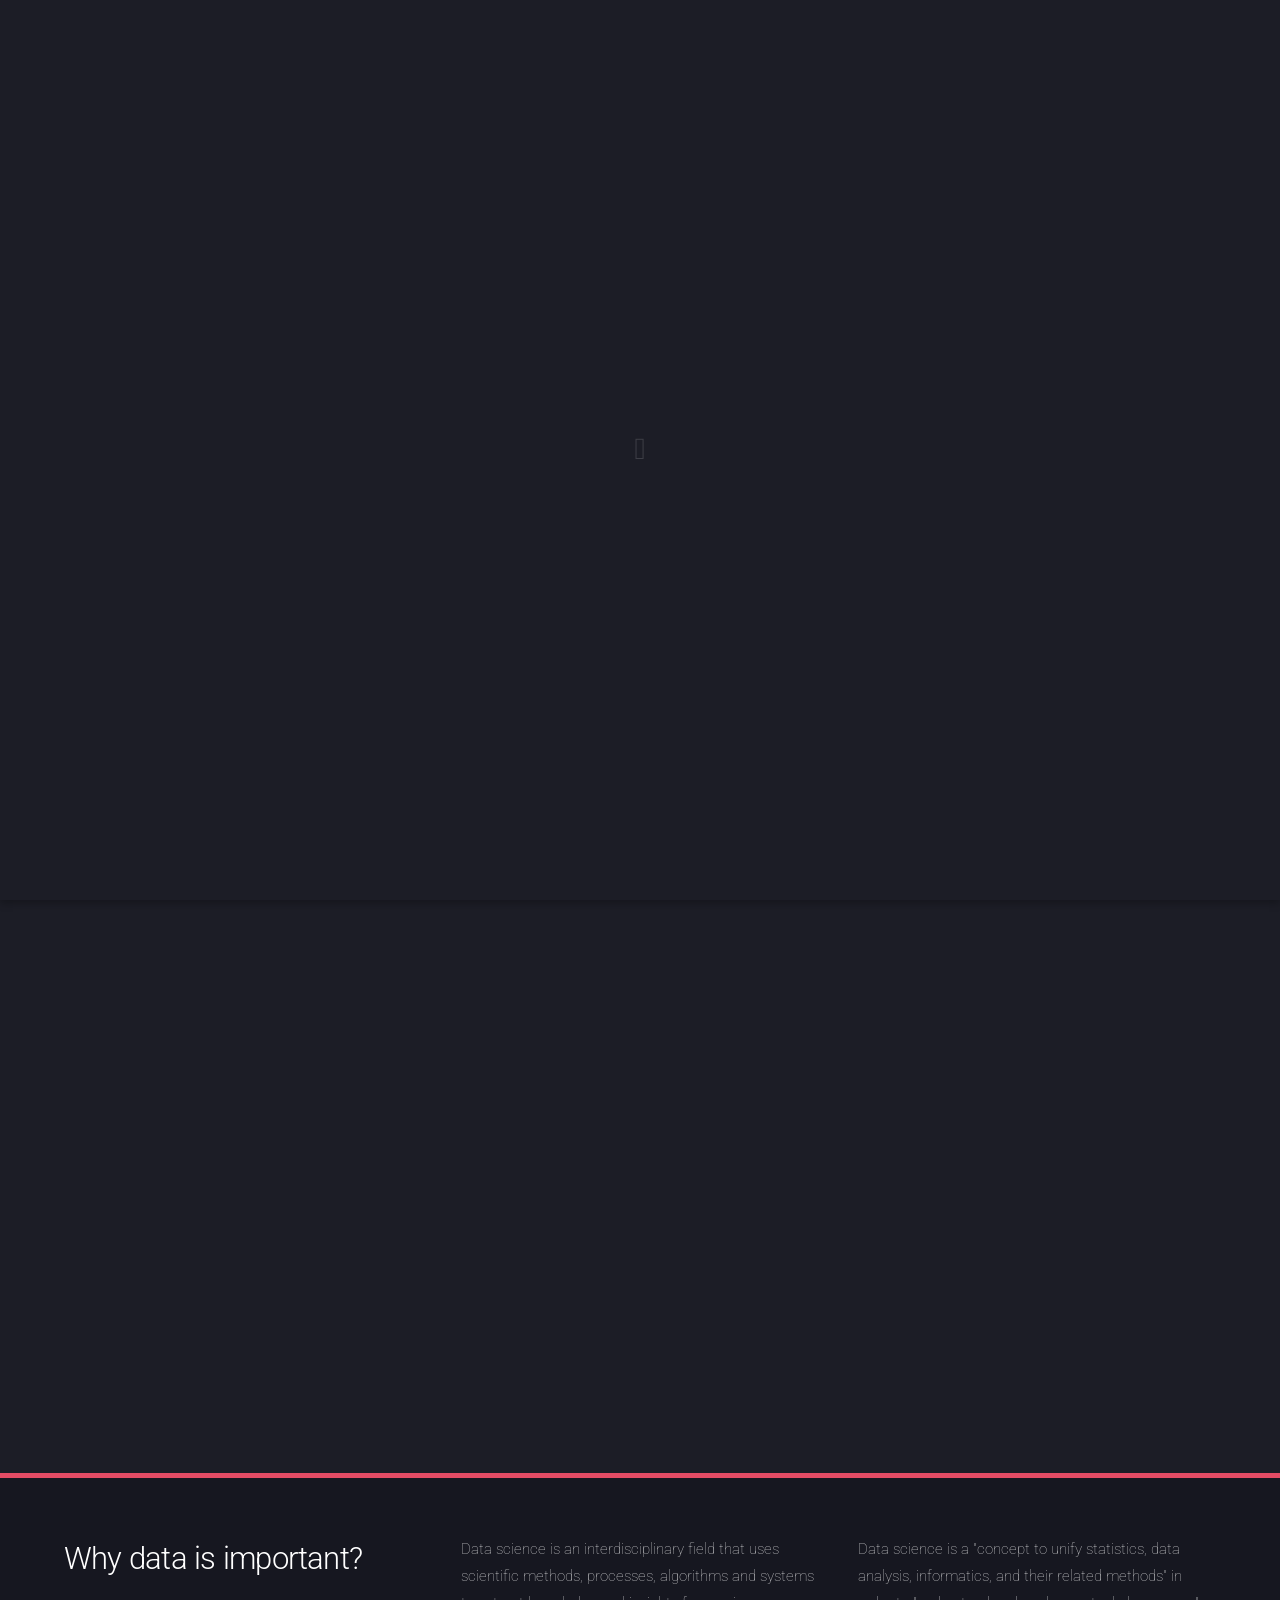
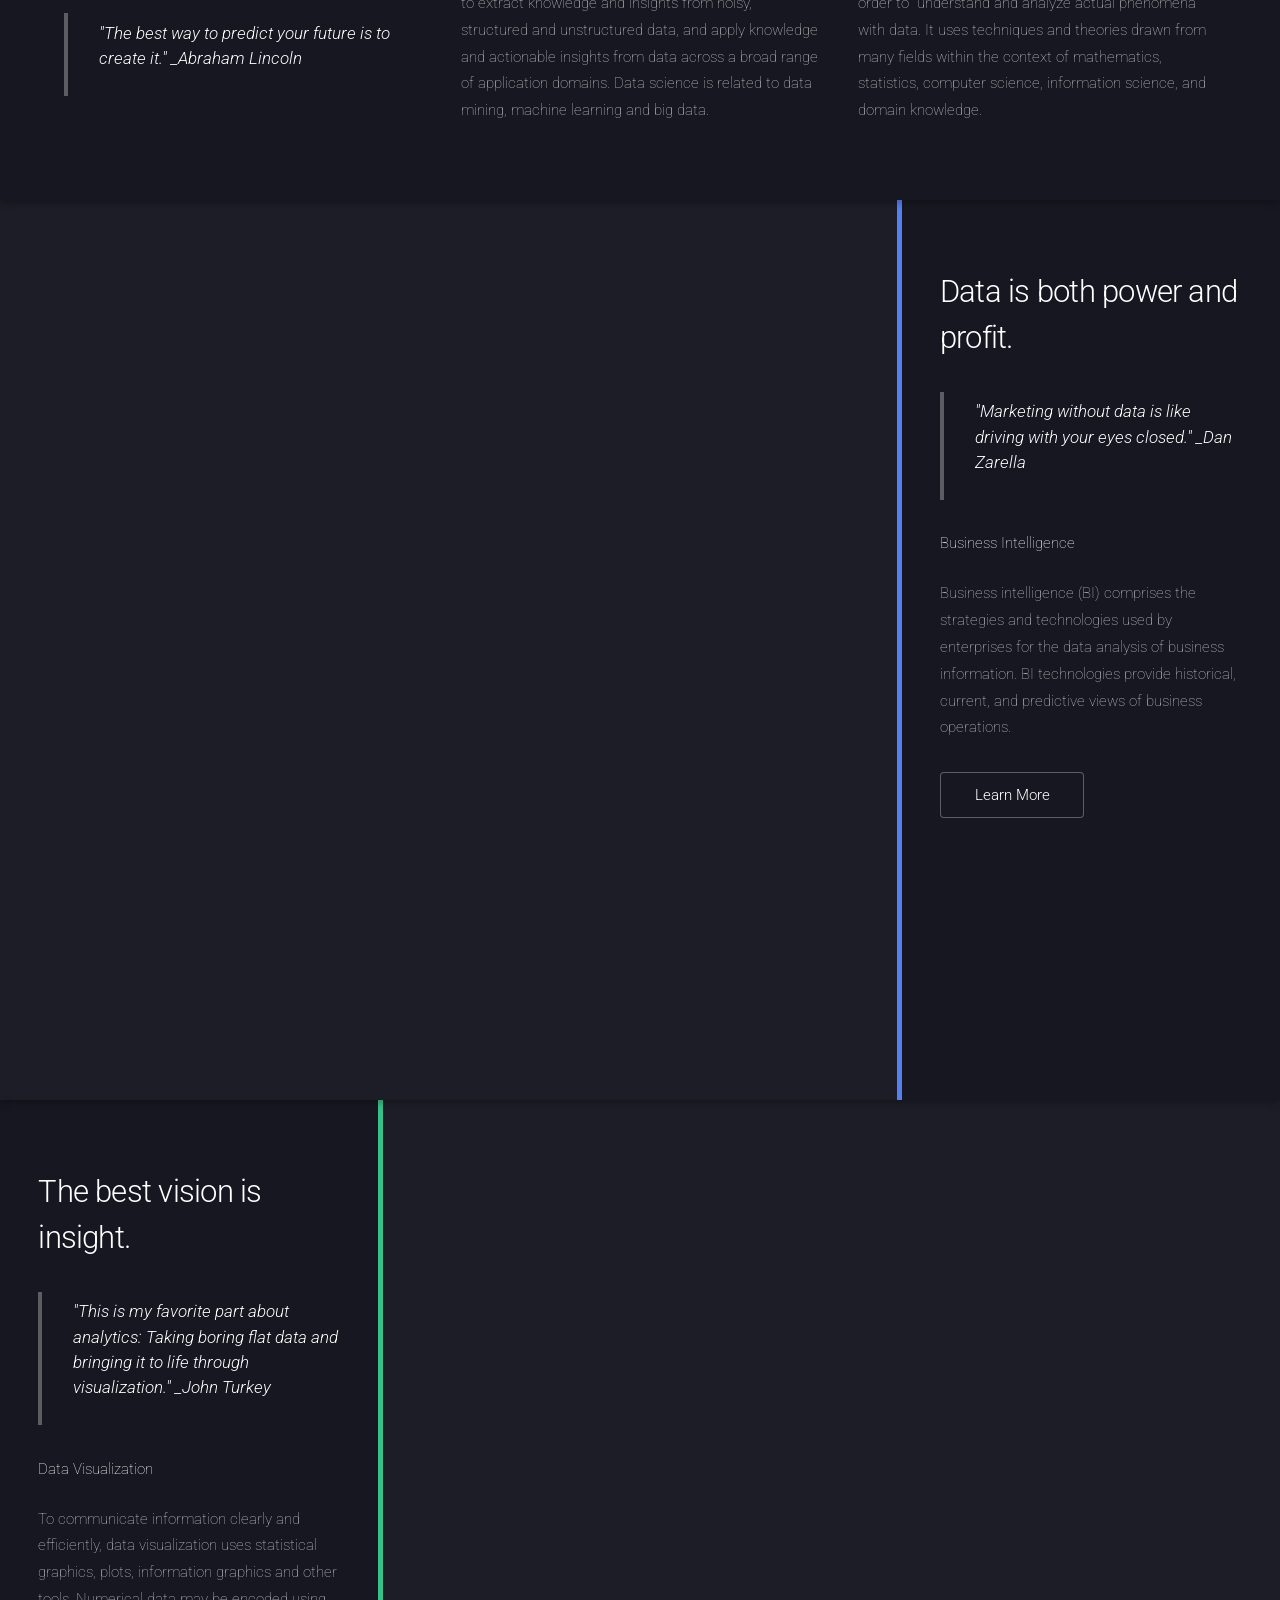
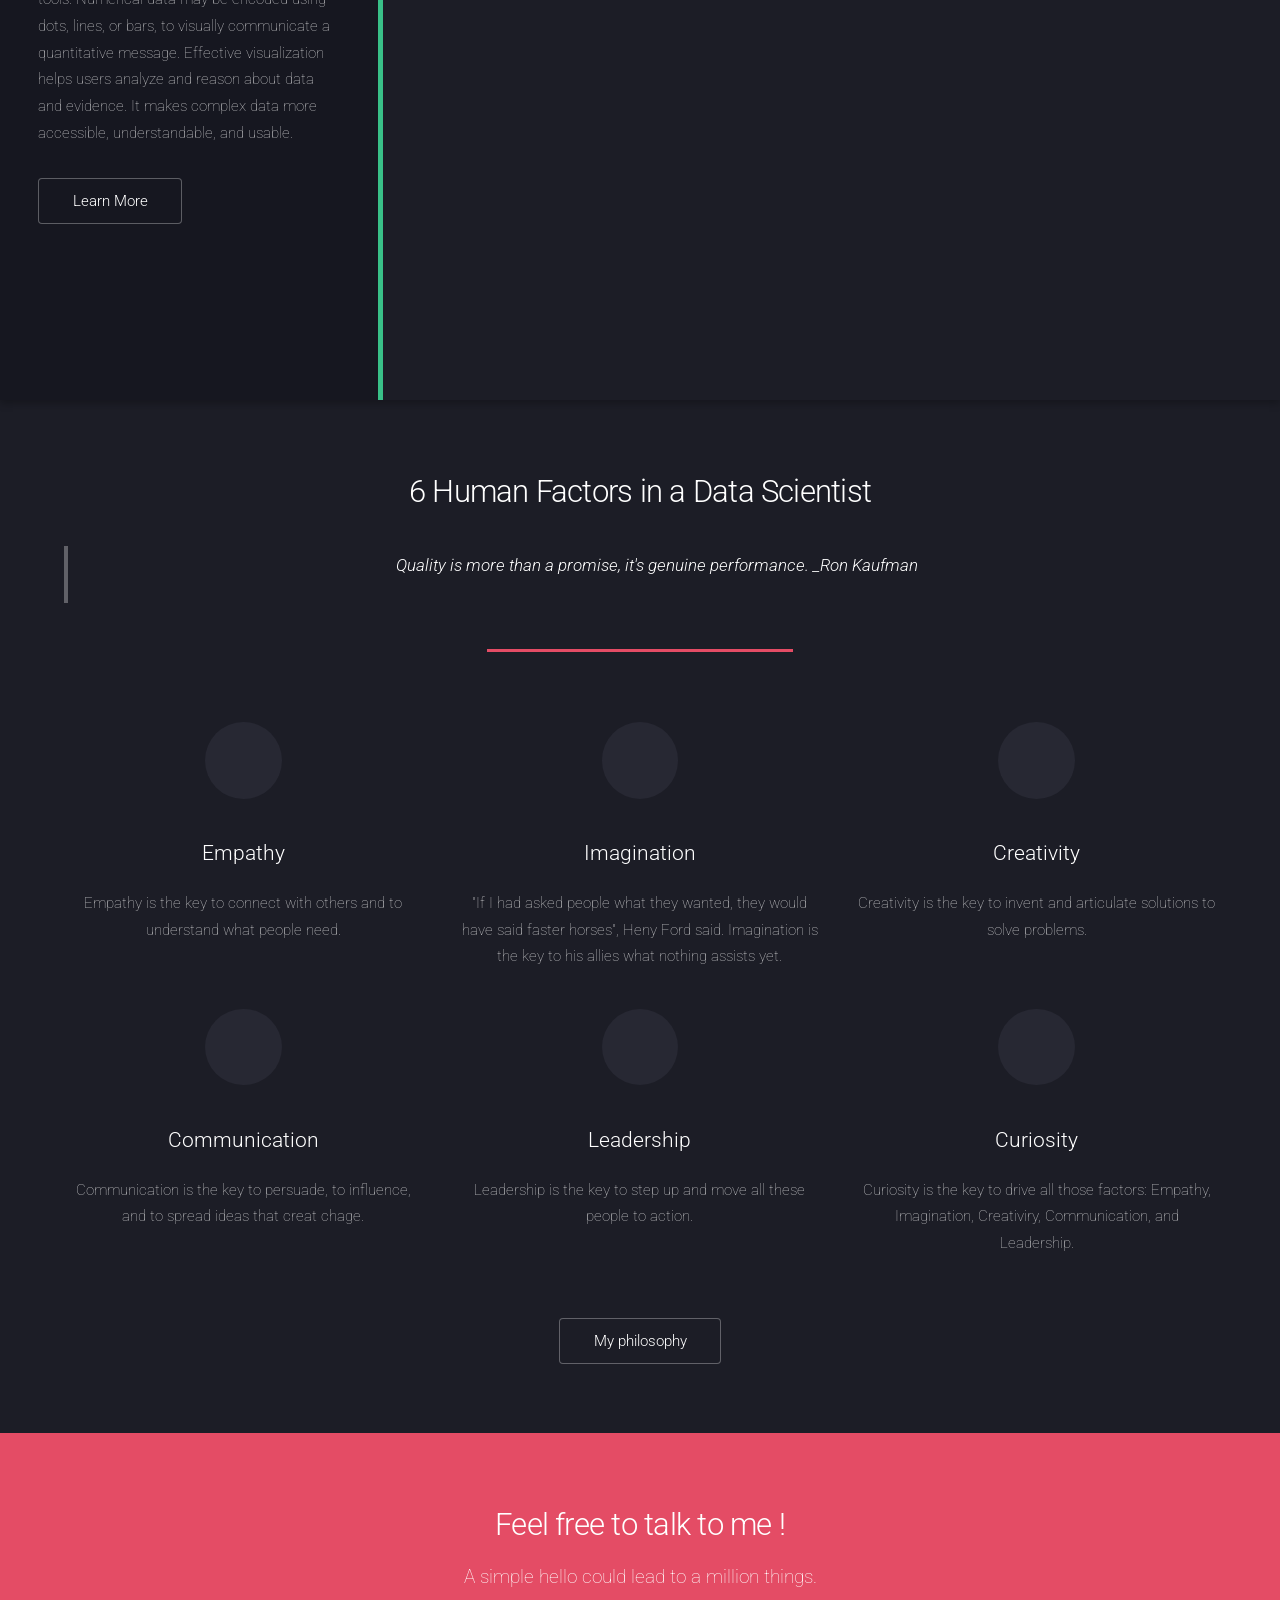
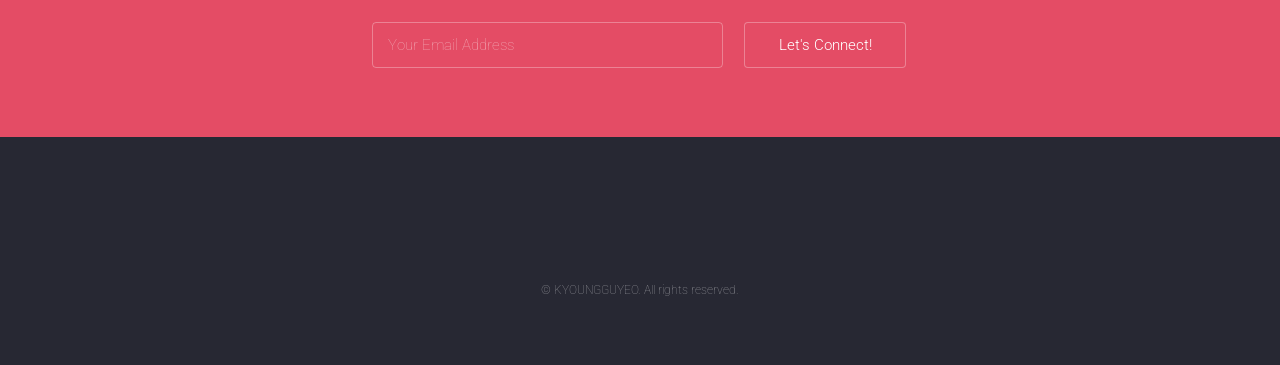
==== index.html @ 0a0d9e79 "page: resume updated(3)" ====
<!DOCTYPE HTML>
<!--
	Landed by HTML5 UP
	html5up.net | @ajlkn
	Free for personal and commercial use under the CCA 3.0 license (html5up.net/license)
-->
<html>
	<head>
		<title>Kyounggu Yeo | Data Analyst</title>
		<meta charset="utf-8" />
		<meta name="viewport" content="width=device-width, initial-scale=1, user-scalable=no" />
		<link rel="stylesheet" href="assets/css/main.css" />
		<noscript><link rel="stylesheet" href="assets/css/noscript.css" /></noscript>
	</head>
	<body class="is-preload landing">
		<div id="page-wrapper">

			<!-- Header -->
				<header id="header">
					<h1 id="logo"><a href="index.html">KYOUNGGU YEO</a></h1>
					<nav id="nav">
						<ul>
							<li><a href="index.html">Home</a></li>
							<li>
								<a href="#">About Me</a>
								<ul>
									<li><a href="my_philosophy.html">My Philosophy</a></li>
									<li><a href="entrepreneurship.html">Entrepreneurship</a></li>
									<li>
										<a href="#">Data Strategies</a>
										<ul>
											<li><a href="#">Business Intelligence</a></li>
											<li><a href="#">Meachin Learning</a></li>
											<li><a href="#">Data Visualization</a></li>
											<li><a href="#">SEO</a></li>
										</ul>
									</li>
								</ul>
							</li>
							<li><a href="resume.html">Resume</a></li>
							<li><a href="mailto: kyoungguyeo@gmail.com" class="button primary">Email Me</a></li>
						</ul>
					</nav>
				</header>

			<!-- Banner -->
				<section id="banner">
					<div class="content">
						<header>
							<h2>Kyounggu Yeo | Data Analyst </h2>
							<p>Data Cleaning and Preparation, Data Analysis and Exploration,<br />
							Statistical Knowledge, & Data Visualizations.</p>
						</header>
						<span class="image"><img src="images/profile01.jpeg" alt="" /></span>
					</div>
					<a href="#one" class="goto-next scrolly">Next</a>
				</section>

			<!-- One -->
				<section id="one" class="spotlight style1 bottom">
					<span class="image fit main"><img src="images/data_photo01.jpg" alt="" /></span>
					<div class="content">
						<div class="container">
							<div class="row">
								<div class="col-4 col-12-medium">
									<header>
										<h2>Why data is important?</h2>
										<blockquote><h4>"The best way to predict your future is to create it." _Abraham Lincoln</h4></blockquote>
									</header>
								</div>
								<div class="col-4 col-12-medium">
									<p>Data science is an interdisciplinary field that uses scientific methods,
									processes, algorithms and systems to extract knowledge and insights from noisy,
									structured and unstructured data, and apply knowledge and actionable insights
									from data across a broad range of application domains. Data science is related to
									data mining, machine learning and big data.</p>
								</div>
								<div class="col-4 col-12-medium">
									<p>Data science is a "concept to unify statistics, data analysis, informatics,
									and their related methods" in order to "understand and analyze actual phenomena"
									with data. It uses techniques and theories drawn from many fields within
									the context of mathematics, statistics, computer science, information science,
									and domain knowledge.</p>
								</div>
							</div>
						</div>
					</div>
					<a href="#two" class="goto-next scrolly">Next</a>
				</section>

			<!-- Two -->
				<section id="two" class="spotlight style2 right">
					<span class="image fit main"><img src="images/data_photo02.jpeg" alt="" /></span>
					<div class="content">
						<header>
							<h2>Data is both power and profit.</h2>
							<blockquote><h4>"Marketing without data is like driving with your eyes closed." _Dan Zarella</h4></blockquote>
							<p>Business Intelligence</p>
						</header>
						<p>Business intelligence (BI) comprises the strategies and technologies used by enterprises
						for the data analysis of business information. BI technologies provide historical, current,
						and predictive views of business operations.</p>
						<ul class="actions">
							<li><a href="#" class="button">Learn More</a></li>
						</ul>
					</div>
					<a href="#three" class="goto-next scrolly">Next</a>
				</section>

			<!-- Three -->
				<section id="three" class="spotlight style3 left">
					<span class="image fit main bottom"><img src="images/data_photo03.gif" alt="" /></span>
					<div class="content">
						<header>
							<h2>The best vision is insight.</h2>
							<blockquote><h4>"This is my favorite part about analytics: Taking boring flat data and bringing it to life through visualization." _John Turkey</h4></blockquote>
							<p>Data Visualization</p>
						</header>
						<p>To communicate information clearly and efficiently, data visualization uses statistical graphics,
						plots, information graphics and other tools. Numerical data may be encoded using dots, lines, or bars,
						to visually communicate a quantitative message. Effective visualization helps users analyze and reason
						about data and evidence. It makes complex data more accessible, understandable, and usable.</p>
						<ul class="actions">
							<li><a href="#" class="button">Learn More</a></li>
						</ul>
					</div>
					<a href="#four" class="goto-next scrolly">Next</a>
				</section>

			<!-- Four -->
				<section id="four" class="wrapper style1 special fade-up">
					<div class="container">
						<header class="major">
							<h2>6 Human Factors in a Data Scientist</h2>
							<blockquote><h4>Quality is more than a promise, it's genuine performance. _Ron Kaufman</h4></blockquote>
						</header>
						<div class="box alt">
							<div class="row gtr-uniform">
								<section class="col-4 col-6-medium col-12-xsmall">
									<span class="icon solid alt major fa-grin-hearts"></span>
									<h3>Empathy</h3>
									<p>Empathy is the key to connect with others and to understand what people need.</p>
								</section>
								<section class="col-4 col-6-medium col-12-xsmall">
									<span class="icon solid alt major fa-hat-wizard"></span>
									<h3>Imagination</h3>
									<p>"If I had asked people what they wanted, they would have said faster horses", Heny Ford said.
										Imagination is the key to his allies what nothing assists yet.
									</p>
								</section>
								<section class="col-4 col-6-medium col-12-xsmall">
									<span class="icon solid alt major fa-lightbulb"></span>
									<h3>Creativity</h3>
									<p>Creativity is the key to invent and articulate solutions to solve problems.</p>
								</section>
								<section class="col-4 col-6-medium col-12-xsmall">
									<span class="icon solid alt major fa-people-carry"></span>
									<h3>Communication</h3>
									<p>Communication is the key to persuade, to influence, and to spread ideas that creat chage.</p>
								</section>
								<section class="col-4 col-6-medium col-12-xsmall">
									<span class="icon solid alt major fa-users"></span>
									<h3>Leadership</h3>
									<p>Leadership is the key to step up and move all these people to action.</p>
								</section>
								<section class="col-4 col-6-medium col-12-xsmall">
									<span class="icon solid alt major fa-question"></span>
									<h3>Curiosity</h3>
									<p>Curiosity is the key to drive all those factors: Empathy, Imagination, Creativiry, Communication, and Leadership.</p>
								</section>
							</div>
						</div>
						<footer class="major">
							<ul class="actions special">
								<li><a href="my_philosophy.html" class="button">My philosophy</a></li>
							</ul>
						</footer>
					</div>
				</section>

			<!-- Five -->
				<section id="five" class="wrapper style2 special fade">
					<div class="container">
						<header>
							<h2>Feel free to talk to me !</h2>
							<p>A simple hello could lead to a million things.</p>
						</header>
						<form method="post" action="#" class="cta">
							<div class="row gtr-uniform gtr-50">
								<div class="col-8 col-12-xsmall"><input type="email" name="email" id="email" placeholder="Your Email Address" /></div>
								<div class="col-4 col-12-xsmall"><a href="mailto: kyoungguyeo@gmail.com" class="button">Let's Connect!</a></div>
							</div>
						</form>
					</div>
				</section>

			<!-- Footer -->
				<footer id="footer">
					<ul class="icons">
						<li><a href="http://twitter.com/kyoungguyeo" target="_blank" class="icon brands alt fa-twitter"><span class="label">Twitter</span></a></li>
						<li><a href="http://www.facebook.com/kyoungguyeo/" target="_blank" class="icon brands alt fa-facebook-f"><span class="label">Facebook</span></a></li>
						<li><a href="http://www.linkedin.com/in/kyoungguyeo" target="_blank" class="icon brands alt fa-linkedin-in"><span class="label">LinkedIn</span></a></li>
						<li><a href="http://kaggle.com/kyoungguyeo" target="_blank" class="icon brands alt fa-kaggle"><span class="label">Kaggle</span></a></li>
						<li><a href="http://github.com/kyoungguyeo" target="_blank" class="icon brands alt fa-github"><span class="label">GitHub</span></a></li>
						<li><a href="http://medium.com/@kyoungguyeo" target="_blank" class="icon brands alt fa-medium"><span class="label">Medium</span></a></li>
						<li><a href="mailto: kyoungguyeo@gmail.com" class="icon solid alt fa-envelope"><span class="label">Email</span></a></li>
					</ul>
					<ul class="copyright">
						<li>&copy; KYOUNGGUYEO. All rights reserved.</li>
					</ul>
				</footer>

		</div>

		<!-- Scripts -->
			<script src="assets/js/jquery.min.js"></script>
			<script src="assets/js/jquery.scrolly.min.js"></script>
			<script src="assets/js/jquery.dropotron.min.js"></script>
			<script src="assets/js/jquery.scrollex.min.js"></script>
			<script src="assets/js/browser.min.js"></script>
			<script src="assets/js/breakpoints.min.js"></script>
			<script src="assets/js/util.js"></script>
			<script src="assets/js/main.js"></script>

	</body>
</html>
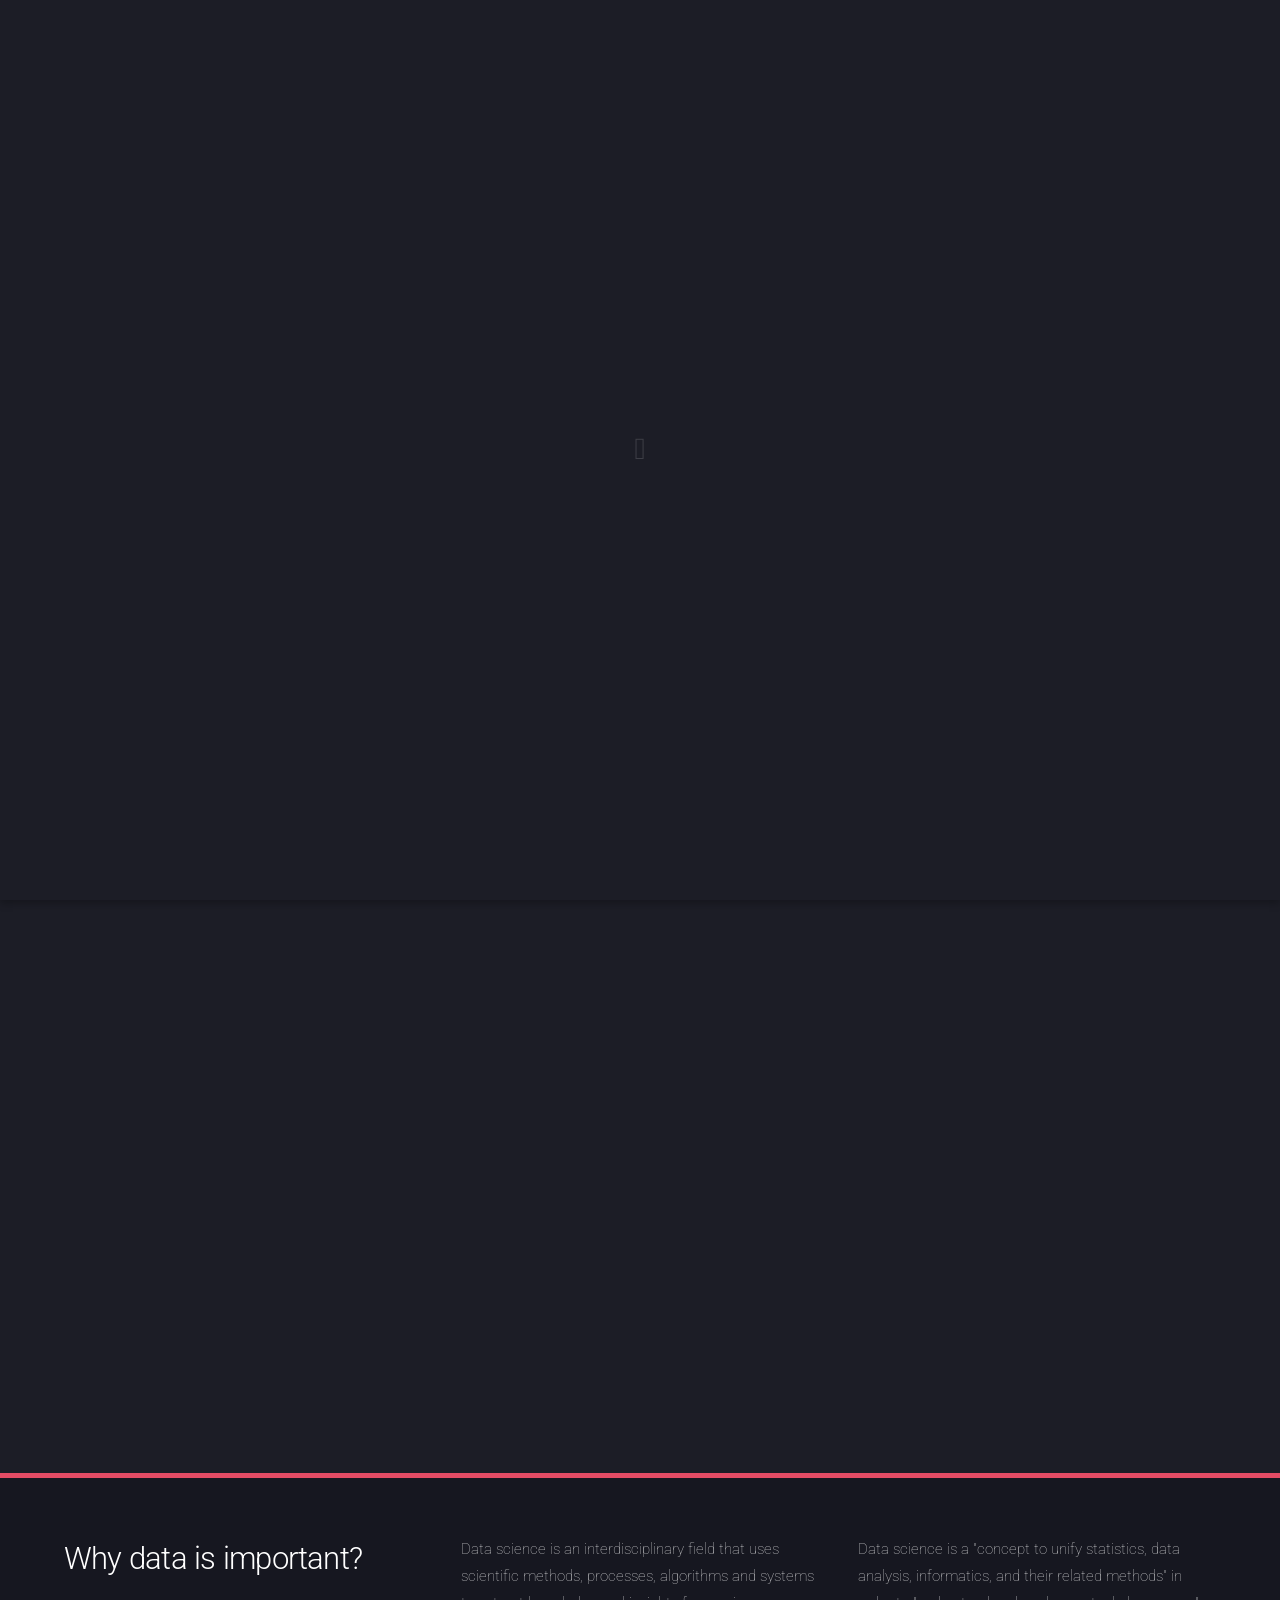
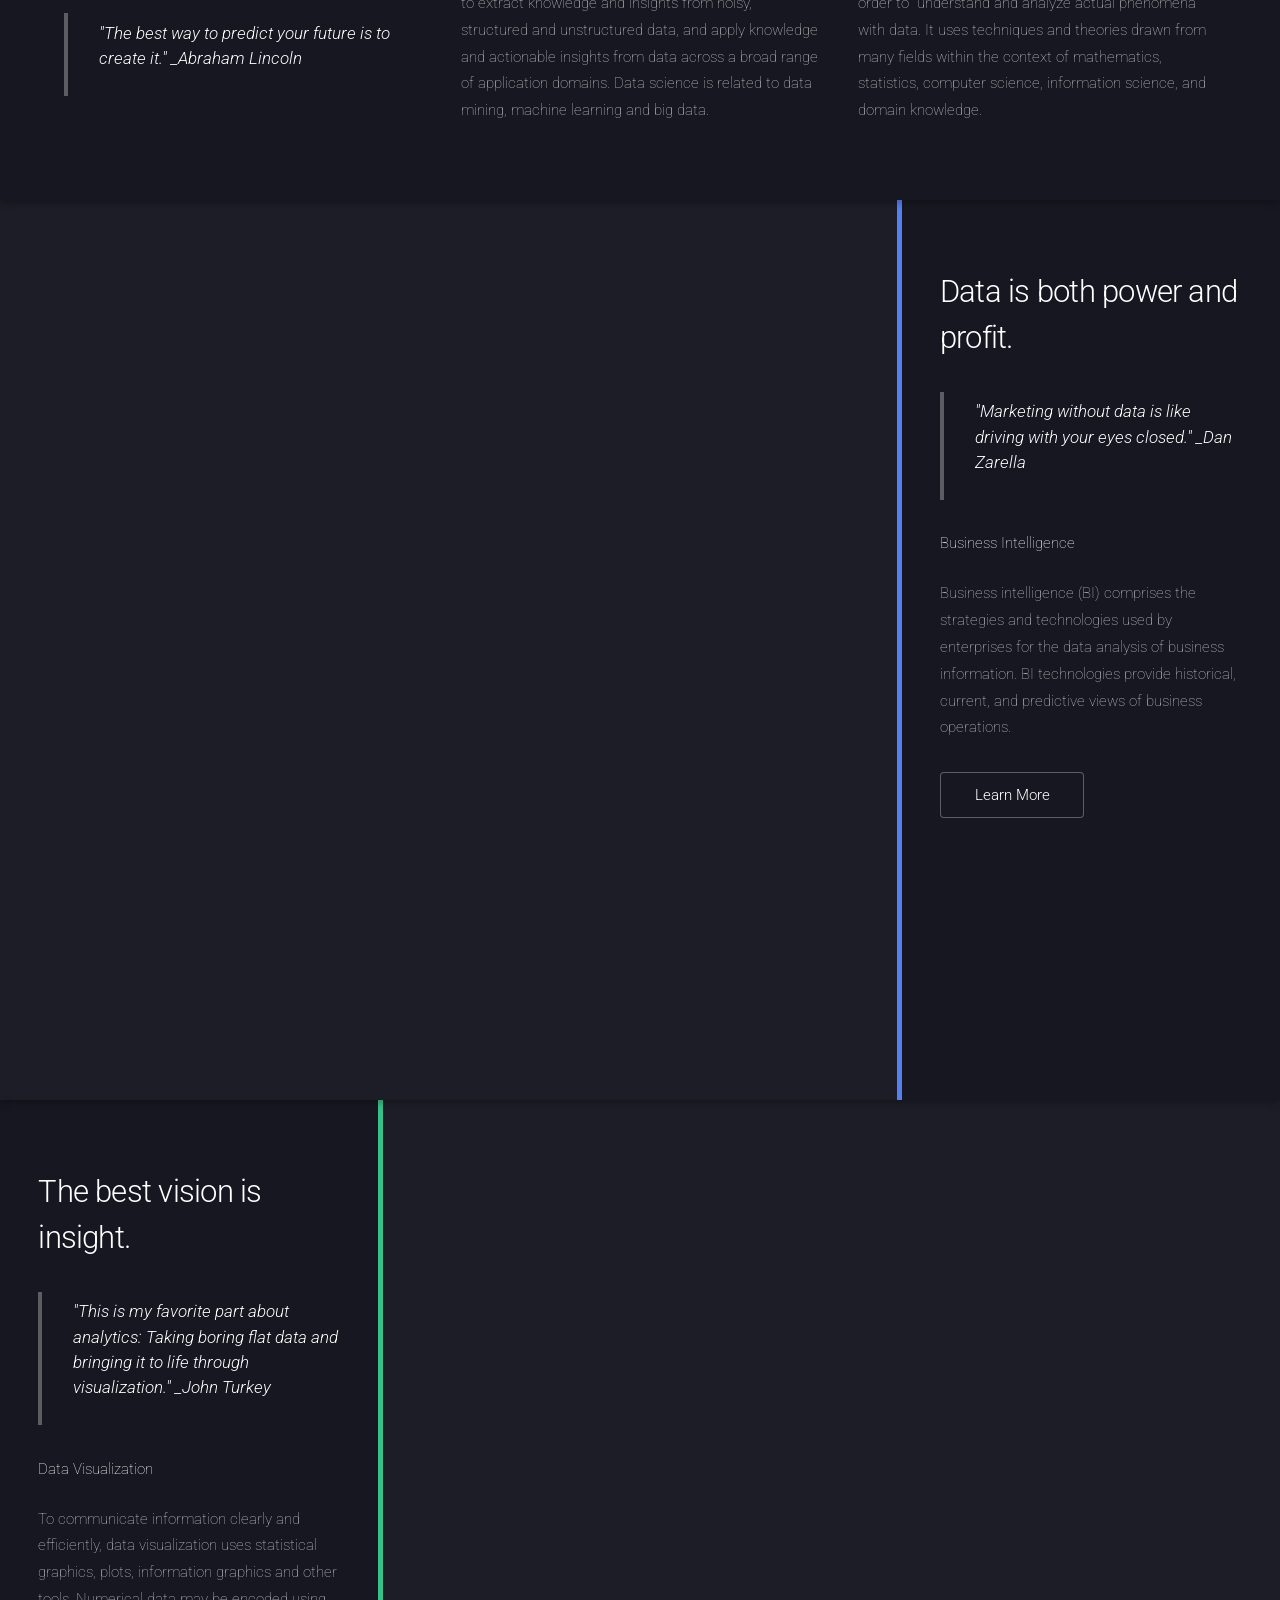
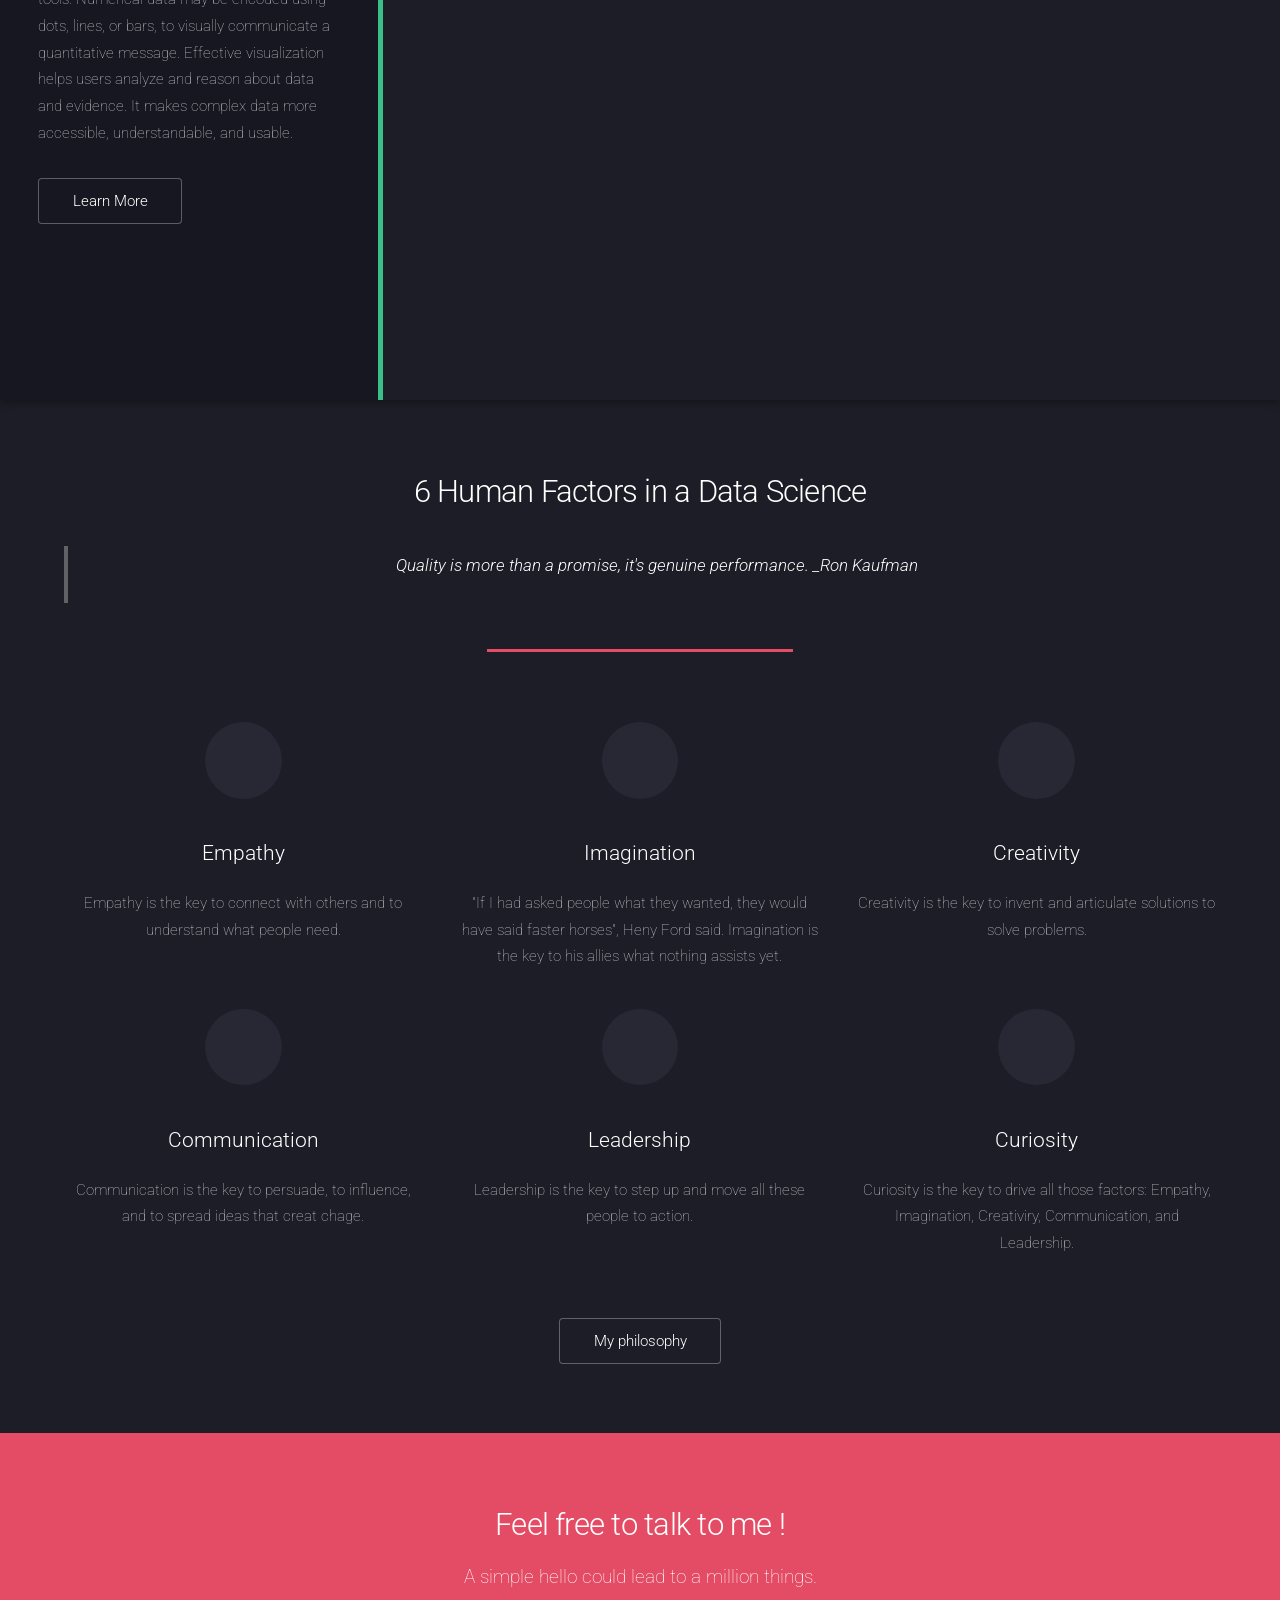
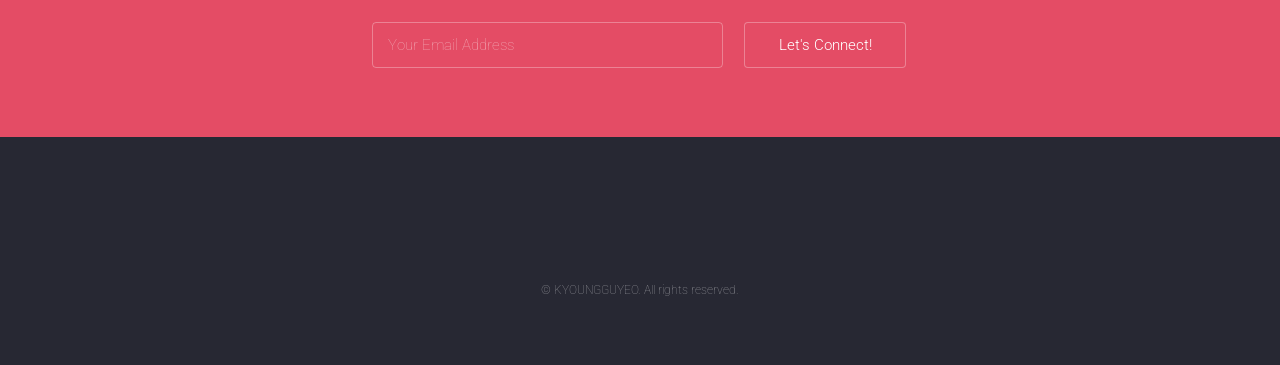
==== commit c477487d: "Update 06/12/2022" ====
--- a/index.html
+++ b/index.html
@@ -25,7 +25,7 @@
 								<a href="#">About Me</a>
 								<ul>
 									<li><a href="my_philosophy.html">My Philosophy</a></li>
-									<li><a href="entrepreneurship.html">Entrepreneurship</a></li>
+									<li><a href="business_analysis.html">Business Analysis</a></li>
 									<li>
 										<a href="#">Data Strategies</a>
 										<ul>
@@ -47,11 +47,15 @@
 				<section id="banner">
 					<div class="content">
 						<header>
-							<h2>Kyounggu Yeo | Data Analyst </h2>
-							<p>Data Cleaning and Preparation, Data Analysis and Exploration,<br />
-							Statistical Knowledge, & Data Visualizations.</p>
-						</header>
-						<span class="image"><img src="images/profile01.jpeg" alt="" /></span>
+							<h2>Kyounggu Yeo</h2><br><h3>Data Analyst</h3>
+							<p>Data Analysis Professional in Data Science.</p><br>
+								<ul>
+									<li>Programming language - Python</li>
+									<li>Artificial Intelligence - Supervised Machine learning</li>
+									<li>Data and Information Visualization - Altair</li>
+								</ul>
+						</header>
+						<span class="image"><img src="images/profile04.png" alt="" /></span>
 					</div>
 					<a href="#one" class="goto-next scrolly">Next</a>
 				</section>
@@ -131,7 +135,7 @@
 				<section id="four" class="wrapper style1 special fade-up">
 					<div class="container">
 						<header class="major">
-							<h2>6 Human Factors in a Data Scientist</h2>
+							<h2>6 Human Factors in a Data Science</h2>
 							<blockquote><h4>Quality is more than a promise, it's genuine performance. _Ron Kaufman</h4></blockquote>
 						</header>
 						<div class="box alt">
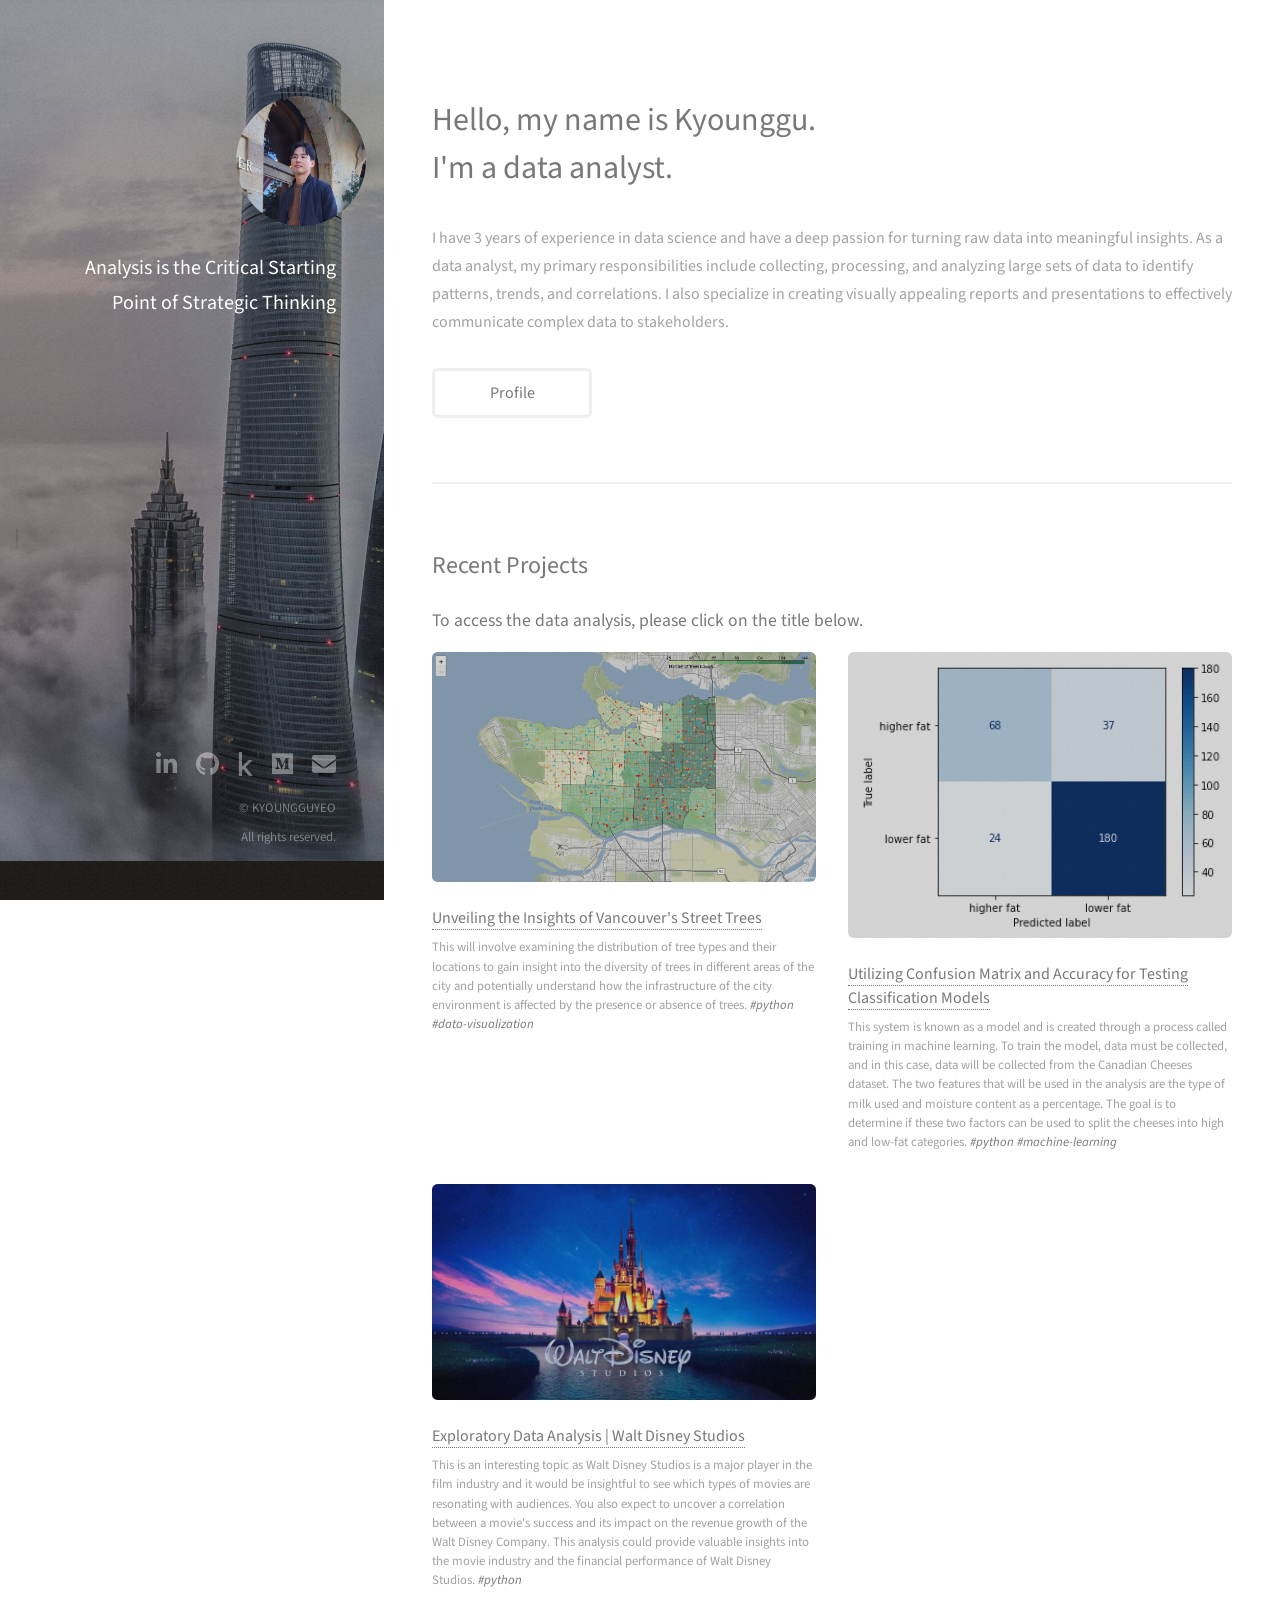
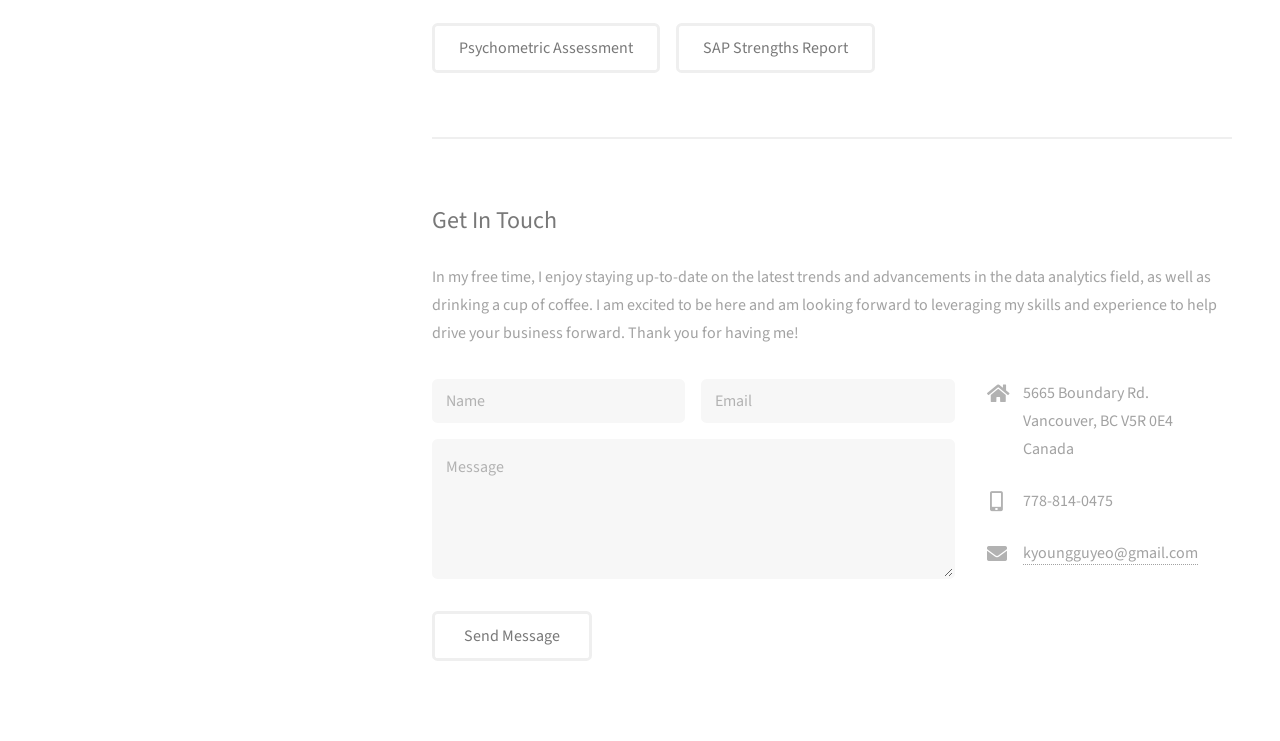
==== commit b08bde54: "Update" ====
--- a/index.html
+++ b/index.html
@@ -1,6 +1,6 @@
 <!DOCTYPE HTML>
 <!--
-	Landed by HTML5 UP
+	Strata by HTML5 UP
 	html5up.net | @ajlkn
 	Free for personal and commercial use under the CCA 3.0 license (html5up.net/license)
 -->
@@ -10,217 +10,436 @@
 		<meta charset="utf-8" />
 		<meta name="viewport" content="width=device-width, initial-scale=1, user-scalable=no" />
 		<link rel="stylesheet" href="assets/css/main.css" />
-		<noscript><link rel="stylesheet" href="assets/css/noscript.css" /></noscript>
 	</head>
-	<body class="is-preload landing">
-		<div id="page-wrapper">
-
-			<!-- Header -->
-				<header id="header">
-					<h1 id="logo"><a href="index.html">KYOUNGGU YEO</a></h1>
-					<nav id="nav">
-						<ul>
-							<li><a href="index.html">Home</a></li>
-							<li>
-								<a href="#">About Me</a>
-								<ul>
-									<li><a href="my_philosophy.html">My Philosophy</a></li>
-									<li><a href="business_analysis.html">Business Analysis</a></li>
+	<body class="is-preload">
+
+		<!-- Header -->
+			<header id="header">
+				<div class="inner">
+					<a href="#" class="image avatar"><img src="images/profile2.jpg" alt="" /></a>
+					<h1><strong>Analysis is the Critical Starting Point of Strategic Thinking</strong><br />
+				</div>
+			</header>
+
+		<!-- Main -->
+			<div id="main">
+
+				<!-- One -->
+					<section id="one">
+						<header class="major">
+							<h2>Hello, my name is Kyounggu.<br />
+								I'm a data analyst.</h2>
+						</header>
+						<p>I have 3 years of experience in data science and have a deep passion for turning raw data into meaningful insights. As a data analyst, my primary responsibilities include collecting, processing, and analyzing large sets of data to identify patterns, trends, and correlations. I also specialize in creating visually appealing reports and presentations to effectively communicate complex data to stakeholders.</p>
+						<ul class="actions">
+							<li><a href="data/Profile-Kyounggu Yeo.pdf" target="_blank" class="button">Profile</a></li>
+						</ul>
+					</section>
+
+				<!-- Two -->
+					<section id="two">
+						<h2>Recent Projects</h2>
+							<h4>To access the data analysis, please click on the title below.</h4>
+						<div class="row">
+							<article class="col-6 col-12-xsmall work-item">
+								<a href="images/city-of-vancouver-trees/vancouver-thumb.png" class="image fit thumb"><img src="images/city-of-vancouver-trees/vancouver-thumb.png" alt="" /></a>
+								<h3><a href="data/Unveiling the Insights of Vancouver's Street Trees.html" target="_blank">Unveiling the Insights of Vancouver's Street Trees</a></h3>
+								<p>This will involve examining the distribution of tree types and their locations to gain insight into the diversity of trees in different areas of the city and potentially understand how the infrastructure of the city environment is affected by the presence or absence of trees. <i><b>#python #data-visualization</b></i></p>
+							</article>
+							<article class="col-6 col-12-xsmall work-item">
+								<a href="images/canadian-cheeses/cheeses-thumb.png" class="image fit thumb"><img src="images/canadian-cheeses/cheeses-thumb.png" alt="" /></a>
+								<h3><a href="data/Utilizing Confusion Matrix and Accuracy for Testing Classification Models.html" target="_blank">Utilizing Confusion Matrix and Accuracy for Testing Classification Models</a></h3>
+								<p>This system is known as a model and is created through a process called training in machine learning. To train the model, data must be collected, and in this case, data will be collected from the Canadian Cheeses dataset. The two features that will be used in the analysis are the type of milk used and moisture content as a percentage. The goal is to determine if these two factors can be used to split the cheeses into high and low-fat categories. <i><b>#python #machine-learning</b></i></p>
+							</article>
+							<article class="col-6 col-12-xsmall work-item">
+								<a href="images/walt-disney-studios-castle-logo.jpeg" class="image fit thumb"><img src="images/walt-disney-studios-castle-logo.jpeg" alt="" /></a>
+								<h3><a href="#" target="_blank">Exploratory Data Analysis | Walt Disney Studios</a></h3>
+								<p>This is an interesting topic as Walt Disney Studios is a major player in the film industry and it would be insightful to see which types of movies are resonating with audiences. You also expect to uncover a correlation between a movie's success and its impact on the revenue growth of the Walt Disney Company. This analysis could provide valuable insights into the movie industry and the financial performance of Walt Disney Studios. <i><b>#python</b></i></p>
+							</article>
+						</div>
+						<ul class="actions">
+							<li><a href="data/Psychometric-Kyouggu Yeo.pdf" target="_blank" class="button">Psychometric Assessment</a></li>
+							<li><a href="data/SAP Candidate Strengths Report-Kyounggu Yeo.pdf" target="_blank" class="button">SAP Strengths Report</a></li>
+						</ul>
+					</section>
+
+				<!-- Three -->
+					<section id="three">
+						<h2>Get In Touch</h2>
+						<p>In my free time, I enjoy staying up-to-date on the latest trends and advancements in the data analytics field, as well as drinking a cup of coffee. I am excited to be here and am looking forward to leveraging my skills and experience to help drive your business forward. Thank you for having me!</p>
+						<div class="row">
+							<div class="col-8 col-12-small">
+								<form method="post" action="#">
+									<div class="row gtr-uniform gtr-50">
+										<div class="col-6 col-12-xsmall"><input type="text" name="name" id="name" placeholder="Name" /></div>
+										<div class="col-6 col-12-xsmall"><input type="email" name="email" id="email" placeholder="Email" /></div>
+										<div class="col-12"><textarea name="message" id="message" placeholder="Message" rows="4"></textarea></div>
+									</div>
+								</form>
+								<ul class="actions">
+									<li><input type="submit" value="Send Message" /></li>
+								</ul>
+							</div>
+							<div class="col-4 col-12-small">
+								<ul class="labeled-icons">
 									<li>
-										<a href="#">Data Strategies</a>
-										<ul>
-											<li><a href="#">Business Intelligence</a></li>
-											<li><a href="#">Meachin Learning</a></li>
-											<li><a href="#">Data Visualization</a></li>
-											<li><a href="#">SEO</a></li>
-										</ul>
+										<h3 class="icon solid fa-home"><span class="label">Address</span></h3>
+										5665 Boundary Rd.<br />
+										Vancouver, BC V5R 0E4<br />
+										Canada
+									</li>
+									<li>
+										<h3 class="icon solid fa-mobile-alt"><span class="label">Phone</span></h3>
+										778-814-0475
+									</li>
+									<li>
+										<h3 class="icon solid fa-envelope"><span class="label">Email</span></h3>
+										<a href="mailto: kyoungguyeo@gmail.com">kyoungguyeo@gmail.com</a>
 									</li>
 								</ul>
-							</li>
-							<li><a href="resume.html">Resume</a></li>
-							<li><a href="mailto: kyoungguyeo@gmail.com" class="button primary">Email Me</a></li>
-						</ul>
-					</nav>
-				</header>
-
-			<!-- Banner -->
-				<section id="banner">
-					<div class="content">
-						<header>
-							<h2>Kyounggu Yeo</h2><br><h3>Data Analyst</h3>
-							<p>Data Analysis Professional in Data Science.</p><br>
-								<ul>
-									<li>Programming language - Python</li>
-									<li>Artificial Intelligence - Supervised Machine learning</li>
-									<li>Data and Information Visualization - Altair</li>
-								</ul>
-						</header>
-						<span class="image"><img src="images/profile04.png" alt="" /></span>
-					</div>
-					<a href="#one" class="goto-next scrolly">Next</a>
-				</section>
-
-			<!-- One -->
-				<section id="one" class="spotlight style1 bottom">
-					<span class="image fit main"><img src="images/data_photo01.jpg" alt="" /></span>
-					<div class="content">
-						<div class="container">
+							</div>
+						</div>
+					</section>
+
+				<!-- Four -->
+				<!--
+					<section id="four">
+						<h2>Elements</h2>
+
+						<section>
+							<h4>Text</h4>
+							<p>This is <b>bold</b> and this is <strong>strong</strong>. This is <i>italic</i> and this is <em>emphasized</em>.
+							This is <sup>superscript</sup> text and this is <sub>subscript</sub> text.
+							This is <u>underlined</u> and this is code: <code>for (;;) { ... }</code>. Finally, <a href="#">this is a link</a>.</p>
+							<hr />
+							<header>
+								<h4>Heading with a Subtitle</h4>
+								<p>Lorem ipsum dolor sit amet nullam id egestas urna aliquam</p>
+							</header>
+							<p>Nunc lacinia ante nunc ac lobortis. Interdum adipiscing gravida odio porttitor sem non mi integer non faucibus ornare mi ut ante amet placerat aliquet. Volutpat eu sed ante lacinia sapien lorem accumsan varius montes viverra nibh in adipiscing blandit tempus accumsan.</p>
+							<header>
+								<h5>Heading with a Subtitle</h5>
+								<p>Lorem ipsum dolor sit amet nullam id egestas urna aliquam</p>
+							</header>
+							<p>Nunc lacinia ante nunc ac lobortis. Interdum adipiscing gravida odio porttitor sem non mi integer non faucibus ornare mi ut ante amet placerat aliquet. Volutpat eu sed ante lacinia sapien lorem accumsan varius montes viverra nibh in adipiscing blandit tempus accumsan.</p>
+							<hr />
+							<h2>Heading Level 2</h2>
+							<h3>Heading Level 3</h3>
+							<h4>Heading Level 4</h4>
+							<h5>Heading Level 5</h5>
+							<h6>Heading Level 6</h6>
+							<hr />
+							<h5>Blockquote</h5>
+							<blockquote>Fringilla nisl. Donec accumsan interdum nisi, quis tincidunt felis sagittis eget tempus euismod. Vestibulum ante ipsum primis in faucibus vestibulum. Blandit adipiscing eu felis iaculis volutpat ac adipiscing accumsan faucibus. Vestibulum ante ipsum primis in faucibus lorem ipsum dolor sit amet nullam adipiscing eu felis.</blockquote>
+							<h5>Preformatted</h5>
+							<pre><code>i = 0;
+
+while (!deck.isInOrder()) {
+print 'Iteration ' + i;
+deck.shuffle();
+i++;
+}
+
+print 'It took ' + i + ' iterations to sort the deck.';</code></pre>
+						</section>
+
+						<section>
+							<h4>Lists</h4>
 							<div class="row">
-								<div class="col-4 col-12-medium">
-									<header>
-										<h2>Why data is important?</h2>
-										<blockquote><h4>"The best way to predict your future is to create it." _Abraham Lincoln</h4></blockquote>
-									</header>
-								</div>
-								<div class="col-4 col-12-medium">
-									<p>Data science is an interdisciplinary field that uses scientific methods,
-									processes, algorithms and systems to extract knowledge and insights from noisy,
-									structured and unstructured data, and apply knowledge and actionable insights
-									from data across a broad range of application domains. Data science is related to
-									data mining, machine learning and big data.</p>
-								</div>
-								<div class="col-4 col-12-medium">
-									<p>Data science is a "concept to unify statistics, data analysis, informatics,
-									and their related methods" in order to "understand and analyze actual phenomena"
-									with data. It uses techniques and theories drawn from many fields within
-									the context of mathematics, statistics, computer science, information science,
-									and domain knowledge.</p>
-								</div>
-							</div>
-						</div>
-					</div>
-					<a href="#two" class="goto-next scrolly">Next</a>
-				</section>
-
-			<!-- Two -->
-				<section id="two" class="spotlight style2 right">
-					<span class="image fit main"><img src="images/data_photo02.jpeg" alt="" /></span>
-					<div class="content">
-						<header>
-							<h2>Data is both power and profit.</h2>
-							<blockquote><h4>"Marketing without data is like driving with your eyes closed." _Dan Zarella</h4></blockquote>
-							<p>Business Intelligence</p>
-						</header>
-						<p>Business intelligence (BI) comprises the strategies and technologies used by enterprises
-						for the data analysis of business information. BI technologies provide historical, current,
-						and predictive views of business operations.</p>
-						<ul class="actions">
-							<li><a href="#" class="button">Learn More</a></li>
-						</ul>
-					</div>
-					<a href="#three" class="goto-next scrolly">Next</a>
-				</section>
-
-			<!-- Three -->
-				<section id="three" class="spotlight style3 left">
-					<span class="image fit main bottom"><img src="images/data_photo03.gif" alt="" /></span>
-					<div class="content">
-						<header>
-							<h2>The best vision is insight.</h2>
-							<blockquote><h4>"This is my favorite part about analytics: Taking boring flat data and bringing it to life through visualization." _John Turkey</h4></blockquote>
-							<p>Data Visualization</p>
-						</header>
-						<p>To communicate information clearly and efficiently, data visualization uses statistical graphics,
-						plots, information graphics and other tools. Numerical data may be encoded using dots, lines, or bars,
-						to visually communicate a quantitative message. Effective visualization helps users analyze and reason
-						about data and evidence. It makes complex data more accessible, understandable, and usable.</p>
-						<ul class="actions">
-							<li><a href="#" class="button">Learn More</a></li>
-						</ul>
-					</div>
-					<a href="#four" class="goto-next scrolly">Next</a>
-				</section>
-
-			<!-- Four -->
-				<section id="four" class="wrapper style1 special fade-up">
-					<div class="container">
-						<header class="major">
-							<h2>6 Human Factors in a Data Science</h2>
-							<blockquote><h4>Quality is more than a promise, it's genuine performance. _Ron Kaufman</h4></blockquote>
-						</header>
-						<div class="box alt">
-							<div class="row gtr-uniform">
-								<section class="col-4 col-6-medium col-12-xsmall">
-									<span class="icon solid alt major fa-grin-hearts"></span>
-									<h3>Empathy</h3>
-									<p>Empathy is the key to connect with others and to understand what people need.</p>
-								</section>
-								<section class="col-4 col-6-medium col-12-xsmall">
-									<span class="icon solid alt major fa-hat-wizard"></span>
-									<h3>Imagination</h3>
-									<p>"If I had asked people what they wanted, they would have said faster horses", Heny Ford said.
-										Imagination is the key to his allies what nothing assists yet.
-									</p>
-								</section>
-								<section class="col-4 col-6-medium col-12-xsmall">
-									<span class="icon solid alt major fa-lightbulb"></span>
-									<h3>Creativity</h3>
-									<p>Creativity is the key to invent and articulate solutions to solve problems.</p>
-								</section>
-								<section class="col-4 col-6-medium col-12-xsmall">
-									<span class="icon solid alt major fa-people-carry"></span>
-									<h3>Communication</h3>
-									<p>Communication is the key to persuade, to influence, and to spread ideas that creat chage.</p>
-								</section>
-								<section class="col-4 col-6-medium col-12-xsmall">
-									<span class="icon solid alt major fa-users"></span>
-									<h3>Leadership</h3>
-									<p>Leadership is the key to step up and move all these people to action.</p>
-								</section>
-								<section class="col-4 col-6-medium col-12-xsmall">
-									<span class="icon solid alt major fa-question"></span>
-									<h3>Curiosity</h3>
-									<p>Curiosity is the key to drive all those factors: Empathy, Imagination, Creativiry, Communication, and Leadership.</p>
-								</section>
-							</div>
-						</div>
-						<footer class="major">
-							<ul class="actions special">
-								<li><a href="my_philosophy.html" class="button">My philosophy</a></li>
-							</ul>
-						</footer>
-					</div>
-				</section>
-
-			<!-- Five -->
-				<section id="five" class="wrapper style2 special fade">
-					<div class="container">
-						<header>
-							<h2>Feel free to talk to me !</h2>
-							<p>A simple hello could lead to a million things.</p>
-						</header>
-						<form method="post" action="#" class="cta">
-							<div class="row gtr-uniform gtr-50">
-								<div class="col-8 col-12-xsmall"><input type="email" name="email" id="email" placeholder="Your Email Address" /></div>
-								<div class="col-4 col-12-xsmall"><a href="mailto: kyoungguyeo@gmail.com" class="button">Let's Connect!</a></div>
-							</div>
-						</form>
-					</div>
-				</section>
-
-			<!-- Footer -->
-				<footer id="footer">
+								<div class="col-6 col-12-xsmall">
+									<h5>Unordered</h5>
+									<ul>
+										<li>Dolor pulvinar etiam magna etiam.</li>
+										<li>Sagittis adipiscing lorem eleifend.</li>
+										<li>Felis enim feugiat dolore viverra.</li>
+									</ul>
+									<h5>Alternate</h5>
+									<ul class="alt">
+										<li>Dolor pulvinar etiam magna etiam.</li>
+										<li>Sagittis adipiscing lorem eleifend.</li>
+										<li>Felis enim feugiat dolore viverra.</li>
+									</ul>
+								</div>
+								<div class="col-6 col-12-xsmall">
+									<h5>Ordered</h5>
+									<ol>
+										<li>Dolor pulvinar etiam magna etiam.</li>
+										<li>Etiam vel felis at lorem sed viverra.</li>
+										<li>Felis enim feugiat dolore viverra.</li>
+										<li>Dolor pulvinar etiam magna etiam.</li>
+										<li>Etiam vel felis at lorem sed viverra.</li>
+										<li>Felis enim feugiat dolore viverra.</li>
+									</ol>
+									<h5>Icons</h5>
+									<ul class="icons">
+										<li><a href="#" class="icon brands fa-twitter"><span class="label">Twitter</span></a></li>
+										<li><a href="#" class="icon brands fa-facebook-f"><span class="label">Facebook</span></a></li>
+										<li><a href="#" class="icon brands fa-instagram"><span class="label">Instagram</span></a></li>
+										<li><a href="#" class="icon brands fa-github"><span class="label">Github</span></a></li>
+										<li><a href="#" class="icon brands fa-dribbble"><span class="label">Dribbble</span></a></li>
+										<li><a href="#" class="icon brands fa-tumblr"><span class="label">Tumblr</span></a></li>
+									</ul>
+								</div>
+							</div>
+							<h5>Actions</h5>
+							<ul class="actions">
+								<li><a href="#" class="button primary">Default</a></li>
+								<li><a href="#" class="button">Default</a></li>
+							</ul>
+							<ul class="actions small">
+								<li><a href="#" class="button primary small">Small</a></li>
+								<li><a href="#" class="button small">Small</a></li>
+							</ul>
+							<div class="row">
+								<div class="col-6 col-12-small">
+									<ul class="actions stacked">
+										<li><a href="#" class="button primary">Default</a></li>
+										<li><a href="#" class="button">Default</a></li>
+									</ul>
+								</div>
+								<div class="col-6 col-12-small">
+									<ul class="actions stacked">
+										<li><a href="#" class="button primary small">Small</a></li>
+										<li><a href="#" class="button small">Small</a></li>
+									</ul>
+								</div>
+								<div class="col-6 col-12-small">
+									<ul class="actions stacked">
+										<li><a href="#" class="button primary fit">Default</a></li>
+										<li><a href="#" class="button fit">Default</a></li>
+									</ul>
+								</div>
+								<div class="col-6 col-12-small">
+									<ul class="actions stacked">
+										<li><a href="#" class="button primary small fit">Small</a></li>
+										<li><a href="#" class="button small fit">Small</a></li>
+									</ul>
+								</div>
+							</div>
+						</section>
+
+						<section>
+							<h4>Table</h4>
+							<h5>Default</h5>
+							<div class="table-wrapper">
+								<table>
+									<thead>
+										<tr>
+											<th>Name</th>
+											<th>Description</th>
+											<th>Price</th>
+										</tr>
+									</thead>
+									<tbody>
+										<tr>
+											<td>Item One</td>
+											<td>Ante turpis integer aliquet porttitor.</td>
+											<td>29.99</td>
+										</tr>
+										<tr>
+											<td>Item Two</td>
+											<td>Vis ac commodo adipiscing arcu aliquet.</td>
+											<td>19.99</td>
+										</tr>
+										<tr>
+											<td>Item Three</td>
+											<td> Morbi faucibus arcu accumsan lorem.</td>
+											<td>29.99</td>
+										</tr>
+										<tr>
+											<td>Item Four</td>
+											<td>Vitae integer tempus condimentum.</td>
+											<td>19.99</td>
+										</tr>
+										<tr>
+											<td>Item Five</td>
+											<td>Ante turpis integer aliquet porttitor.</td>
+											<td>29.99</td>
+										</tr>
+									</tbody>
+									<tfoot>
+										<tr>
+											<td colspan="2"></td>
+											<td>100.00</td>
+										</tr>
+									</tfoot>
+								</table>
+							</div>
+
+							<h5>Alternate</h5>
+							<div class="table-wrapper">
+								<table class="alt">
+									<thead>
+										<tr>
+											<th>Name</th>
+											<th>Description</th>
+											<th>Price</th>
+										</tr>
+									</thead>
+									<tbody>
+										<tr>
+											<td>Item One</td>
+											<td>Ante turpis integer aliquet porttitor.</td>
+											<td>29.99</td>
+										</tr>
+										<tr>
+											<td>Item Two</td>
+											<td>Vis ac commodo adipiscing arcu aliquet.</td>
+											<td>19.99</td>
+										</tr>
+										<tr>
+											<td>Item Three</td>
+											<td> Morbi faucibus arcu accumsan lorem.</td>
+											<td>29.99</td>
+										</tr>
+										<tr>
+											<td>Item Four</td>
+											<td>Vitae integer tempus condimentum.</td>
+											<td>19.99</td>
+										</tr>
+										<tr>
+											<td>Item Five</td>
+											<td>Ante turpis integer aliquet porttitor.</td>
+											<td>29.99</td>
+										</tr>
+									</tbody>
+									<tfoot>
+										<tr>
+											<td colspan="2"></td>
+											<td>100.00</td>
+										</tr>
+									</tfoot>
+								</table>
+							</div>
+						</section>
+
+						<section>
+							<h4>Buttons</h4>
+							<ul class="actions">
+								<li><a href="#" class="button primary">Primary</a></li>
+								<li><a href="#" class="button">Default</a></li>
+							</ul>
+							<ul class="actions">
+								<li><a href="#" class="button large">Large</a></li>
+								<li><a href="#" class="button">Default</a></li>
+								<li><a href="#" class="button small">Small</a></li>
+							</ul>
+							<ul class="actions fit">
+								<li><a href="#" class="button primary fit">Fit</a></li>
+								<li><a href="#" class="button fit">Fit</a></li>
+							</ul>
+							<ul class="actions fit small">
+								<li><a href="#" class="button primary fit small">Fit + Small</a></li>
+								<li><a href="#" class="button fit small">Fit + Small</a></li>
+							</ul>
+							<ul class="actions">
+								<li><a href="#" class="button primary icon solid fa-download">Icon</a></li>
+								<li><a href="#" class="button icon solid fa-download">Icon</a></li>
+							</ul>
+							<ul class="actions">
+								<li><span class="button primary disabled">Primary</span></li>
+								<li><span class="button disabled">Default</span></li>
+							</ul>
+						</section>
+
+						<section>
+							<h4>Form</h4>
+							<form method="post" action="#">
+								<div class="row gtr-uniform gtr-50">
+									<div class="col-6 col-12-xsmall">
+										<input type="text" name="demo-name" id="demo-name" value="" placeholder="Name" />
+									</div>
+									<div class="col-6 col-12-xsmall">
+										<input type="email" name="demo-email" id="demo-email" value="" placeholder="Email" />
+									</div>
+									<div class="col-12">
+										<select name="demo-category" id="demo-category">
+											<option value="">- Category -</option>
+											<option value="1">Manufacturing</option>
+											<option value="1">Shipping</option>
+											<option value="1">Administration</option>
+											<option value="1">Human Resources</option>
+										</select>
+									</div>
+									<div class="col-4 col-12-small">
+										<input type="radio" id="demo-priority-low" name="demo-priority" checked>
+										<label for="demo-priority-low">Low Priority</label>
+									</div>
+									<div class="col-4 col-12-small">
+										<input type="radio" id="demo-priority-normal" name="demo-priority">
+										<label for="demo-priority-normal">Normal Priority</label>
+									</div>
+									<div class="col-4 col-12-small">
+										<input type="radio" id="demo-priority-high" name="demo-priority">
+										<label for="demo-priority-high">High Priority</label>
+									</div>
+									<div class="col-6 col-12-small">
+										<input type="checkbox" id="demo-copy" name="demo-copy">
+										<label for="demo-copy">Email me a copy of this message</label>
+									</div>
+									<div class="col-6 col-12-small">
+										<input type="checkbox" id="demo-human" name="demo-human" checked>
+										<label for="demo-human">I am a human and not a robot</label>
+									</div>
+									<div class="col-12">
+										<textarea name="demo-message" id="demo-message" placeholder="Enter your message" rows="6"></textarea>
+									</div>
+									<div class="col-12">
+										<ul class="actions">
+											<li><input type="submit" value="Send Message" class="primary" /></li>
+											<li><input type="reset" value="Reset" /></li>
+										</ul>
+									</div>
+								</div>
+							</form>
+						</section>
+
+						<section>
+							<h4>Image</h4>
+							<h5>Fit</h5>
+							<div class="box alt">
+								<div class="row gtr-50 gtr-uniform">
+									<div class="col-12"><span class="image fit"><img src="images/fulls/05.jpg" alt="" /></span></div>
+									<div class="col-4"><span class="image fit"><img src="images/thumbs/01.jpg" alt="" /></span></div>
+									<div class="col-4"><span class="image fit"><img src="images/thumbs/02.jpg" alt="" /></span></div>
+									<div class="col-4"><span class="image fit"><img src="images/thumbs/03.jpg" alt="" /></span></div>
+									<div class="col-4"><span class="image fit"><img src="images/thumbs/04.jpg" alt="" /></span></div>
+									<div class="col-4"><span class="image fit"><img src="images/thumbs/05.jpg" alt="" /></span></div>
+									<div class="col-4"><span class="image fit"><img src="images/thumbs/06.jpg" alt="" /></span></div>
+									<div class="col-4"><span class="image fit"><img src="images/thumbs/03.jpg" alt="" /></span></div>
+									<div class="col-4"><span class="image fit"><img src="images/thumbs/02.jpg" alt="" /></span></div>
+									<div class="col-4"><span class="image fit"><img src="images/thumbs/01.jpg" alt="" /></span></div>
+								</div>
+							</div>
+							<h5>Left &amp; Right</h5>
+							<p><span class="image left"><img src="images/avatar.jpg" alt="" /></span>Fringilla nisl. Donec accumsan interdum nisi, quis tincidunt felis sagittis eget. tempus euismod. Vestibulum ante ipsum primis in faucibus vestibulum. Blandit adipiscing eu felis iaculis volutpat ac adipiscing accumsan eu faucibus. Integer ac pellentesque praesent tincidunt felis sagittis eget. tempus euismod. Vestibulum ante ipsum primis in faucibus vestibulum. Blandit adipiscing eu felis iaculis volutpat ac adipiscing accumsan eu faucibus. Integer ac pellentesque praesent. Donec accumsan interdum nisi, quis tincidunt felis sagittis eget. tempus euismod. Vestibulum ante ipsum primis in faucibus vestibulum. Blandit adipiscing eu felis iaculis volutpat ac adipiscing accumsan eu faucibus. Integer ac pellentesque praesent tincidunt felis sagittis eget. tempus euismod. Vestibulum ante ipsum primis in faucibus vestibulum. Blandit adipiscing eu felis iaculis volutpat ac adipiscing accumsan eu faucibus. Integer ac pellentesque praesent.</p>
+							<p><span class="image right"><img src="images/avatar.jpg" alt="" /></span>Fringilla nisl. Donec accumsan interdum nisi, quis tincidunt felis sagittis eget. tempus euismod. Vestibulum ante ipsum primis in faucibus vestibulum. Blandit adipiscing eu felis iaculis volutpat ac adipiscing accumsan eu faucibus. Integer ac pellentesque praesent tincidunt felis sagittis eget. tempus euismod. Vestibulum ante ipsum primis in faucibus vestibulum. Blandit adipiscing eu felis iaculis volutpat ac adipiscing accumsan eu faucibus. Integer ac pellentesque praesent. Donec accumsan interdum nisi, quis tincidunt felis sagittis eget. tempus euismod. Vestibulum ante ipsum primis in faucibus vestibulum. Blandit adipiscing eu felis iaculis volutpat ac adipiscing accumsan eu faucibus. Integer ac pellentesque praesent tincidunt felis sagittis eget. tempus euismod. Vestibulum ante ipsum primis in faucibus vestibulum. Blandit adipiscing eu felis iaculis volutpat ac adipiscing accumsan eu faucibus. Integer ac pellentesque praesent.</p>
+						</section>
+
+					</section>
+				-->
+
+			</div>
+
+		<!-- Footer -->
+			<footer id="footer">
+				<div class="inner">
 					<ul class="icons">
-						<li><a href="http://twitter.com/kyoungguyeo" target="_blank" class="icon brands alt fa-twitter"><span class="label">Twitter</span></a></li>
-						<li><a href="http://www.facebook.com/kyoungguyeo/" target="_blank" class="icon brands alt fa-facebook-f"><span class="label">Facebook</span></a></li>
-						<li><a href="http://www.linkedin.com/in/kyoungguyeo" target="_blank" class="icon brands alt fa-linkedin-in"><span class="label">LinkedIn</span></a></li>
-						<li><a href="http://kaggle.com/kyoungguyeo" target="_blank" class="icon brands alt fa-kaggle"><span class="label">Kaggle</span></a></li>
-						<li><a href="http://github.com/kyoungguyeo" target="_blank" class="icon brands alt fa-github"><span class="label">GitHub</span></a></li>
-						<li><a href="http://medium.com/@kyoungguyeo" target="_blank" class="icon brands alt fa-medium"><span class="label">Medium</span></a></li>
-						<li><a href="mailto: kyoungguyeo@gmail.com" class="icon solid alt fa-envelope"><span class="label">Email</span></a></li>
+						<li><a href="https://www.linkedin.com/in/kyoungguyeo/" target="_blank" class="icon brands fa-linkedin-in"><span class="label">LinkedIn</span></a></li>
+						<li><a href="http://github.com/kyoungguyeo" target="_blank" class="icon brands fa-github"><span class="label">Github</span></a></li>
+						<li><a href="http://kaggle.com/kyoungguyeo" target="_blank" class="icon brands fa-kaggle"><span class="label">Kaggle</span></a></li>
+						<li><a href="http://medium.com/@kyoungguyeo" target="_blank" class="icon brands fa-medium"><span class="label">Medium</span></a></li>
+						<li><a href="mailto: kyoungguyeo@gmail.com" target="_blank" class="icon solid fa-envelope"><span class="label">Email</span></a></li>
 					</ul>
 					<ul class="copyright">
-						<li>&copy; KYOUNGGUYEO. All rights reserved.</li>
+						<li>&copy; KYOUNGGUYEO</li><li>All rights reserved.</a></li>
 					</ul>
-				</footer>
-
-		</div>
+				</div>
+			</footer>
 
 		<!-- Scripts -->
 			<script src="assets/js/jquery.min.js"></script>
-			<script src="assets/js/jquery.scrolly.min.js"></script>
-			<script src="assets/js/jquery.dropotron.min.js"></script>
-			<script src="assets/js/jquery.scrollex.min.js"></script>
+			<script src="assets/js/jquery.poptrox.min.js"></script>
 			<script src="assets/js/browser.min.js"></script>
 			<script src="assets/js/breakpoints.min.js"></script>
 			<script src="assets/js/util.js"></script>
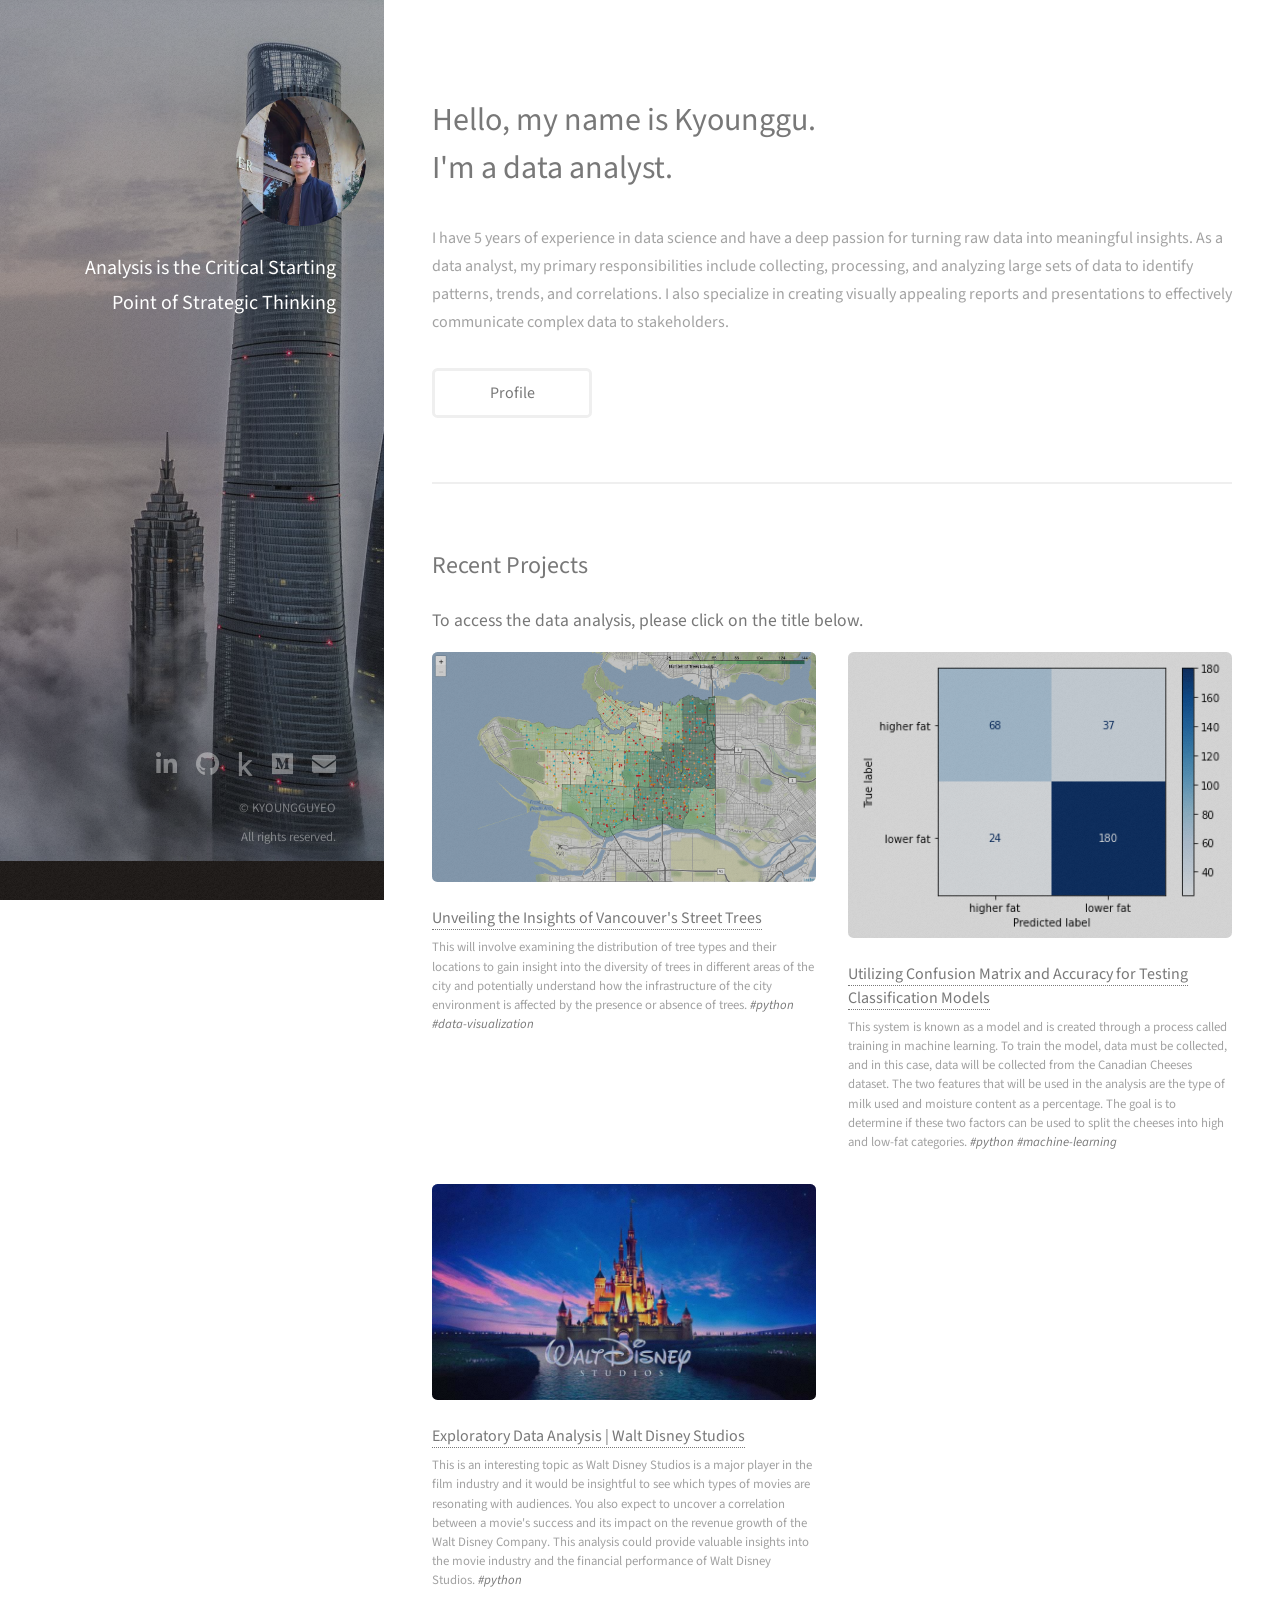
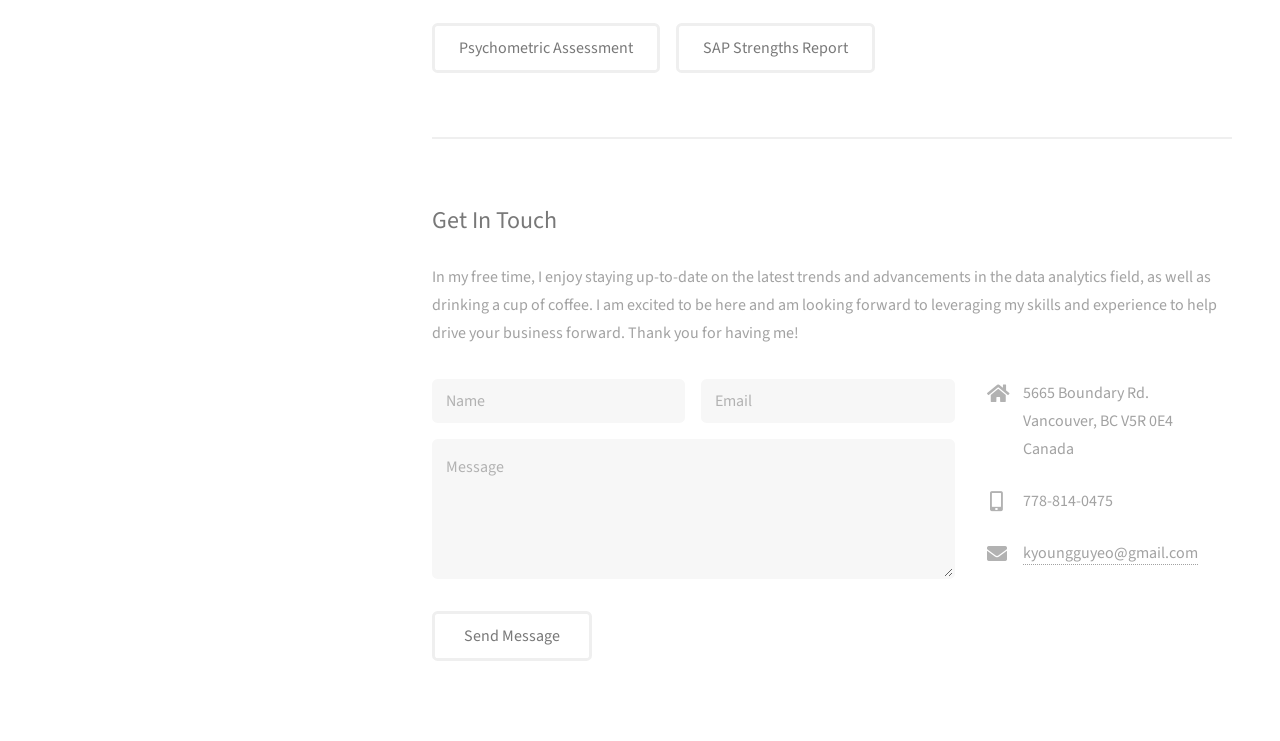
==== commit 3daf64f2: "Update" ====
--- a/index.html
+++ b/index.html
@@ -10,6 +10,8 @@
 		<meta charset="utf-8" />
 		<meta name="viewport" content="width=device-width, initial-scale=1, user-scalable=no" />
 		<link rel="stylesheet" href="assets/css/main.css" />
+		<script async src="https://pagead2.googlesyndication.com/pagead/js/adsbygoogle.js?client=ca-pub-3614192937830390"
+     crossorigin="anonymous"></script>
 	</head>
 	<body class="is-preload">
 
@@ -30,7 +32,7 @@
 							<h2>Hello, my name is Kyounggu.<br />
 								I'm a data analyst.</h2>
 						</header>
-						<p>I have 3 years of experience in data science and have a deep passion for turning raw data into meaningful insights. As a data analyst, my primary responsibilities include collecting, processing, and analyzing large sets of data to identify patterns, trends, and correlations. I also specialize in creating visually appealing reports and presentations to effectively communicate complex data to stakeholders.</p>
+						<p>I have 5 years of experience in data science and have a deep passion for turning raw data into meaningful insights. As a data analyst, my primary responsibilities include collecting, processing, and analyzing large sets of data to identify patterns, trends, and correlations. I also specialize in creating visually appealing reports and presentations to effectively communicate complex data to stakeholders.</p>
 						<ul class="actions">
 							<li><a href="data/Profile-Kyounggu Yeo.pdf" target="_blank" class="button">Profile</a></li>
 						</ul>
